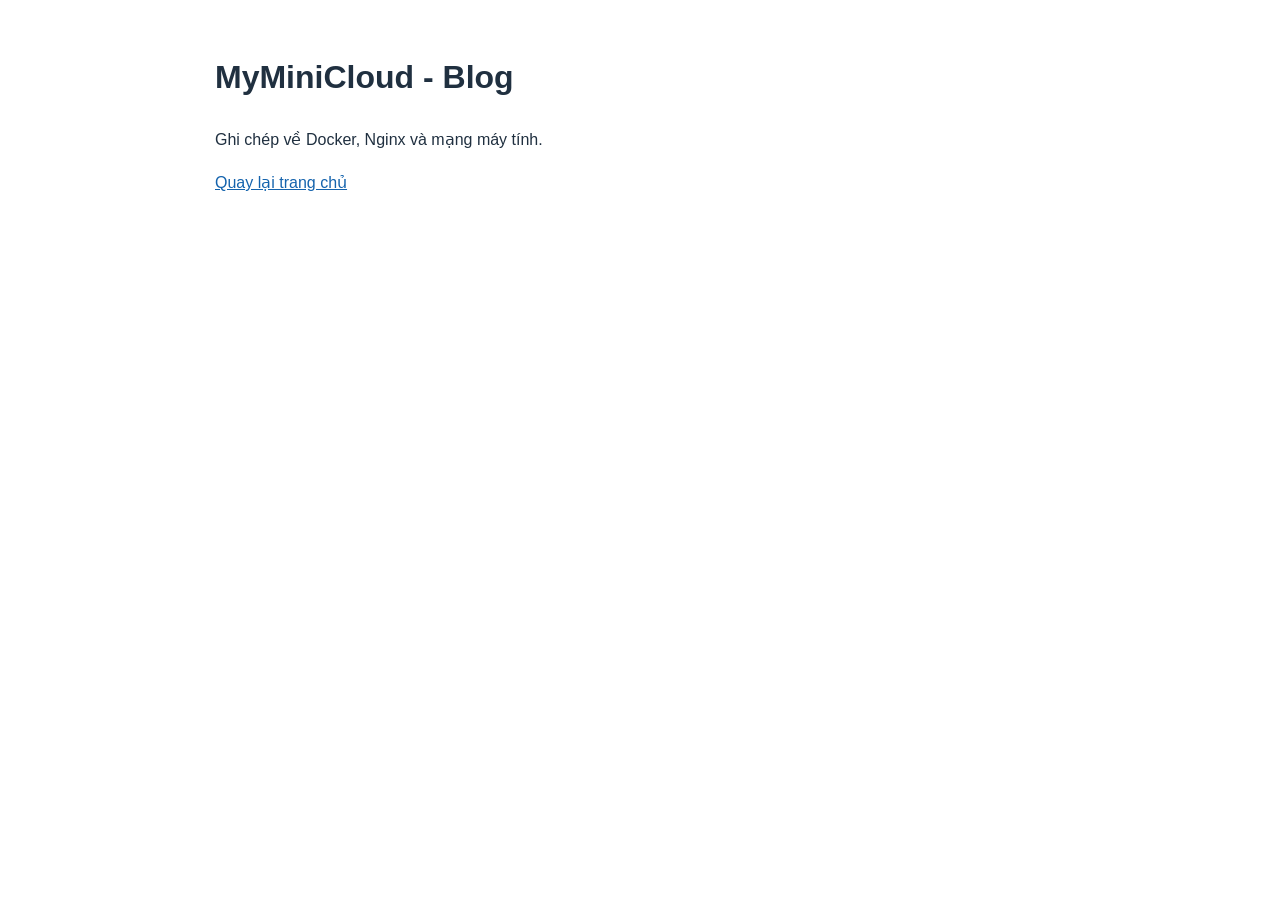
==== web-frontend-server/html/blog/index.html @ 3929a2c7 "feat: add working Nginx web server and Compose configuration" ====
<!DOCTYPE html>
<html lang="vi">
<head>
    <meta charset="UTF-8">
    <meta name="viewport" content="width=device-width, initial-scale=1">
    <title>MyMiniCloud - Blog</title>
    <style>
        body {
            max-width: 850px;
            margin: 50px auto;
            padding: 0 20px;
            font-family: Arial, sans-serif;
            line-height: 1.7;
            color: #203040;
        }
        a { color: #1463ad; }
    </style>
</head>
<body>
    <h1>MyMiniCloud - Blog</h1>
    <p>Ghi chép về Docker, Nginx và mạng máy tính.</p>
    <a href="/">Quay lại trang chủ</a>
</body>
</html>
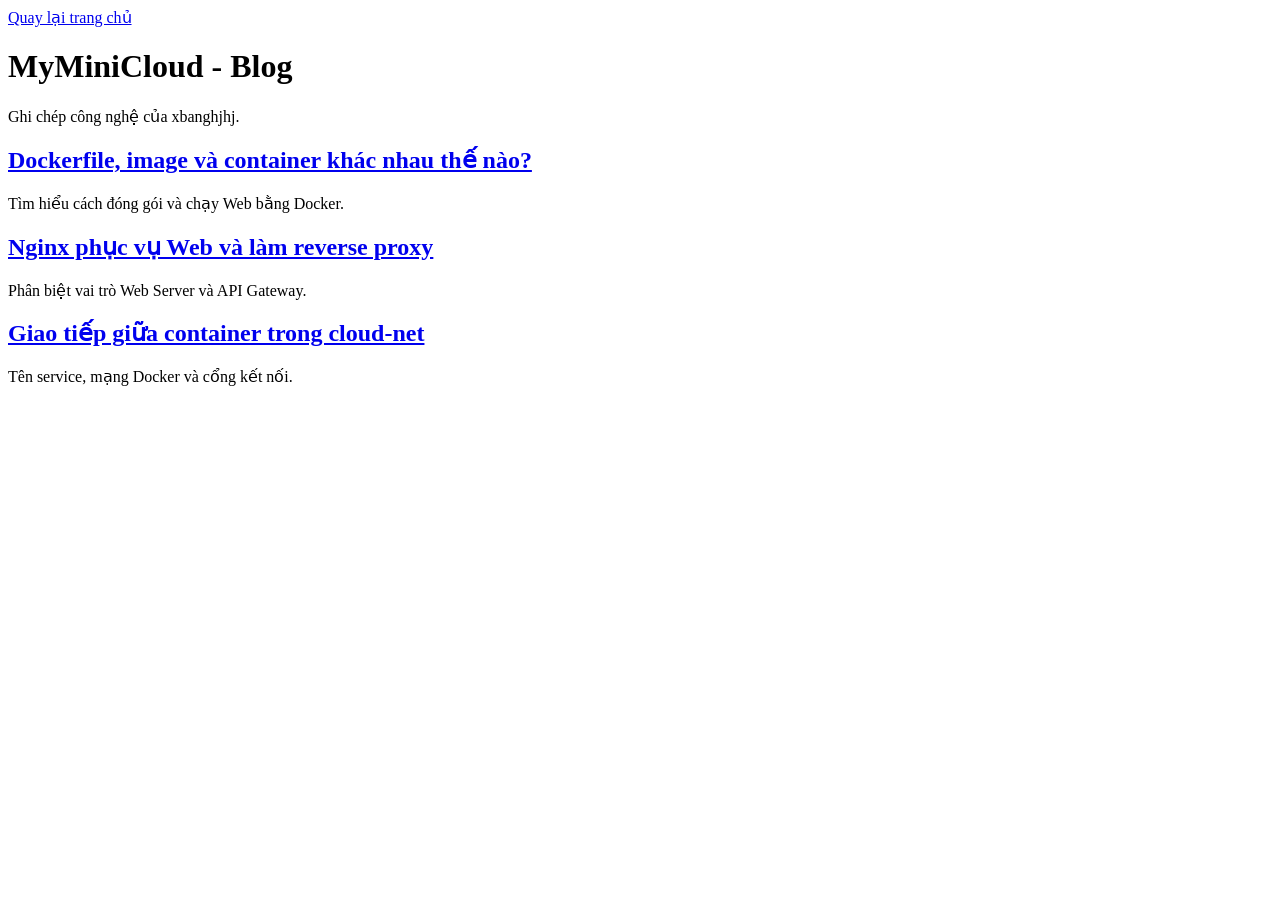
==== commit c85b9512: "feat: add three illustrated MyMiniCloud blog posts" ====
--- a/web-frontend-server/html/blog/index.html
+++ b/web-frontend-server/html/blog/index.html
@@ -4,21 +4,32 @@
     <meta charset="UTF-8">
     <meta name="viewport" content="width=device-width, initial-scale=1">
     <title>MyMiniCloud - Blog</title>
-    <style>
-        body {
-            max-width: 850px;
-            margin: 50px auto;
-            padding: 0 20px;
-            font-family: Arial, sans-serif;
-            line-height: 1.7;
-            color: #203040;
-        }
-        a { color: #1463ad; }
-    </style>
+    <link rel="stylesheet" href="/styles.css">
 </head>
 <body>
+    <nav><a href="/">Quay lại trang chủ</a></nav>
     <h1>MyMiniCloud - Blog</h1>
-    <p>Ghi chép về Docker, Nginx và mạng máy tính.</p>
-    <a href="/">Quay lại trang chủ</a>
+    <p>Ghi chép công nghệ của xbanghjhj.</p>
+
+    <section class="card">
+        <h2><a href="/blog/blog1.html">
+            Dockerfile, image và container khác nhau thế nào?
+        </a></h2>
+        <p>Tìm hiểu cách đóng gói và chạy Web bằng Docker.</p>
+    </section>
+
+    <section class="card">
+        <h2><a href="/blog/blog2.html">
+            Nginx phục vụ Web và làm reverse proxy
+        </a></h2>
+        <p>Phân biệt vai trò Web Server và API Gateway.</p>
+    </section>
+
+    <section class="card">
+        <h2><a href="/blog/blog3.html">
+            Giao tiếp giữa container trong cloud-net
+        </a></h2>
+        <p>Tên service, mạng Docker và cổng kết nối.</p>
+    </section>
 </body>
 </html>
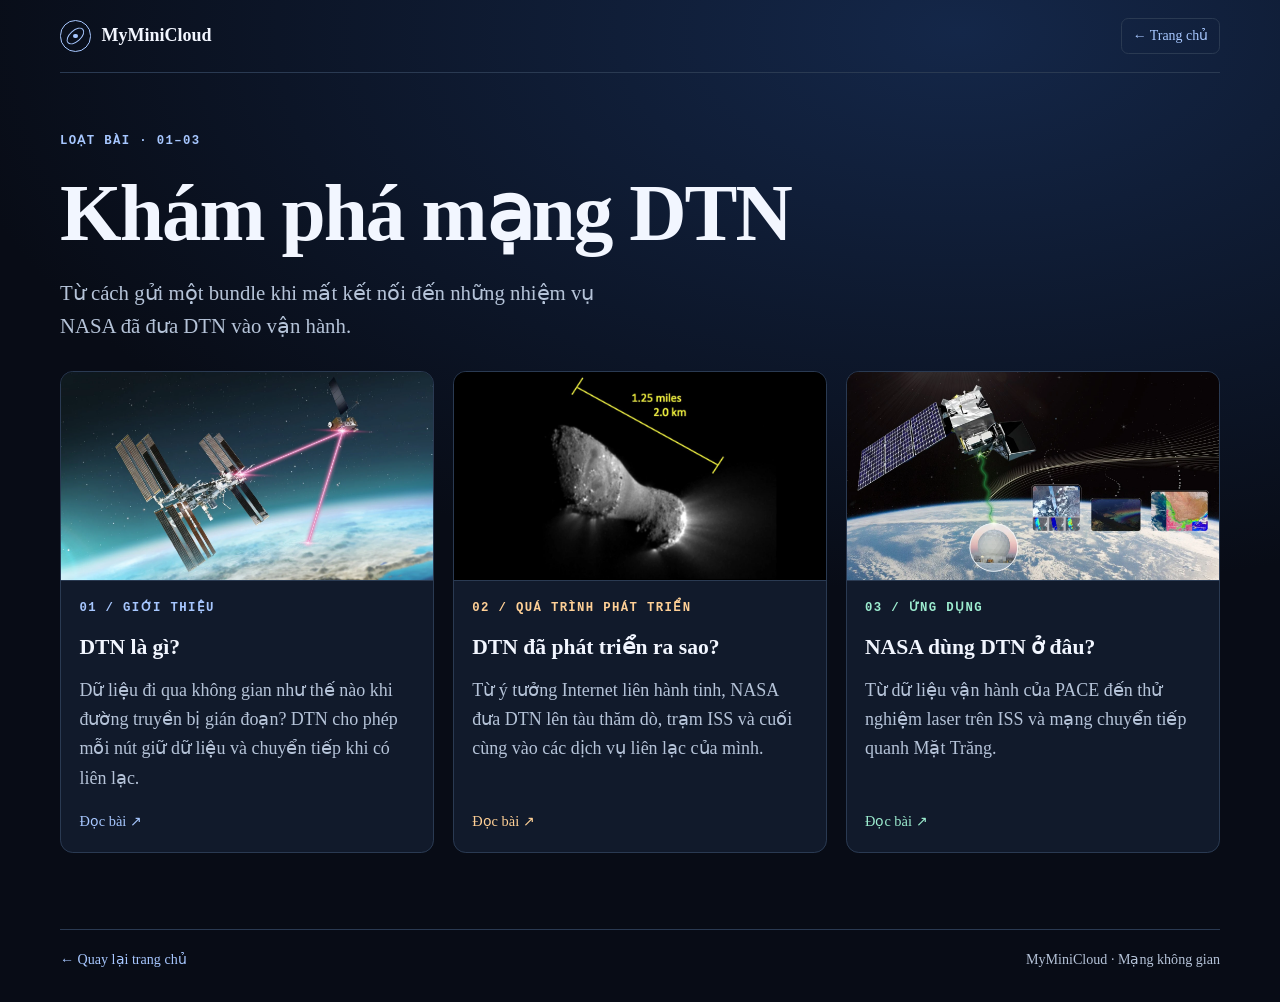
==== commit d64ef8c1: "cập nhật giao diện và nội dung trong trang chủ và 3 trang blog" ====
--- a/web-frontend-server/html/blog/index.html
+++ b/web-frontend-server/html/blog/index.html
@@ -1,35 +1,64 @@
-<!DOCTYPE html>
+<!doctype html>
 <html lang="vi">
 <head>
-    <meta charset="UTF-8">
+    <meta charset="utf-8">
     <meta name="viewport" content="width=device-width, initial-scale=1">
-    <title>MyMiniCloud - Blog</title>
-    <link rel="stylesheet" href="/styles.css">
+    <meta name="theme-color" content="#080c16">
+    <meta name="description" content="Giới thiệu, quá trình phát triển và ứng dụng DTN của NASA.">
+    <title>Danh mục blog DTN | MyMiniCloud</title>
+    <link rel="stylesheet" href="../blog/article.css">
+    <script src="../blog/article.js" defer></script>
 </head>
-<body>
-    <nav><a href="/">Quay lại trang chủ</a></nav>
-    <h1>MyMiniCloud - Blog</h1>
-    <p>Ghi chép công nghệ của xbanghjhj.</p>
-
-    <section class="card">
-        <h2><a href="/blog/blog1.html">
-            Dockerfile, image và container khác nhau thế nào?
-        </a></h2>
-        <p>Tìm hiểu cách đóng gói và chạy Web bằng Docker.</p>
-    </section>
-
-    <section class="card">
-        <h2><a href="/blog/blog2.html">
-            Nginx phục vụ Web và làm reverse proxy
-        </a></h2>
-        <p>Phân biệt vai trò Web Server và API Gateway.</p>
-    </section>
-
-    <section class="card">
-        <h2><a href="/blog/blog3.html">
-            Giao tiếp giữa container trong cloud-net
-        </a></h2>
-        <p>Tên service, mạng Docker và cổng kết nối.</p>
-    </section>
+<body class="catalog">
+    <a class="skip" href="#noi-dung">Đến nội dung</a>
+    <header class="site-header wrap">
+        <a class="brand" href="../index.html"><span aria-hidden="true" class="brand-mark"></span> MyMiniCloud</a>
+        <nav aria-label="Điều hướng chính"><a class="nav-link" href="../index.html"><span aria-hidden="true">←</span> Trang chủ</a></nav>
+    </header>
+    <main id="noi-dung">
+        <section class="wrap collection catalog-intro">
+            <p class="eyebrow">Loạt bài · 01–03</p>
+            <h1>Khám phá mạng DTN</h1>
+            <p class="lead">Từ cách gửi một bundle khi mất kết nối đến những nhiệm vụ NASA đã đưa DTN vào vận hành.</p>
+            <ol class="story-grid">
+    <li class="story theme-intro">
+        <a href="blog1.html">
+            <div class="story-img"><img src="../images/dtn-illuma-t.webp" alt="" loading="lazy"></div>
+            <div class="story-copy">
+                <p class="eyebrow">01 / Giới thiệu</p>
+                <h3>DTN là gì?</h3>
+                <p>Dữ liệu đi qua không gian như thế nào khi đường truyền bị gián đoạn? DTN cho phép mỗi nút giữ dữ liệu và chuyển tiếp khi có liên lạc.</p>
+                <span class="story-link">Đọc bài <span aria-hidden="true">↗</span></span>
+            </div>
+        </a>
+    </li>
+    <li class="story theme-history">
+        <a href="blog2.html">
+            <div class="story-img"><img src="../images/dtn-hartley-2.webp" alt="" loading="lazy"></div>
+            <div class="story-copy">
+                <p class="eyebrow">02 / Quá trình phát triển</p>
+                <h3>DTN đã phát triển ra sao?</h3>
+                <p>Từ ý tưởng Internet liên hành tinh, NASA đưa DTN lên tàu thăm dò, trạm ISS và cuối cùng vào các dịch vụ liên lạc của mình.</p>
+                <span class="story-link">Đọc bài <span aria-hidden="true">↗</span></span>
+            </div>
+        </a>
+    </li>
+    <li class="story theme-uses">
+        <a href="blog3.html">
+            <div class="story-img"><img src="../images/dtn-pace.webp" alt="" loading="lazy"></div>
+            <div class="story-copy">
+                <p class="eyebrow">03 / Ứng dụng</p>
+                <h3>NASA dùng DTN ở đâu?</h3>
+                <p>Từ dữ liệu vận hành của PACE đến thử nghiệm laser trên ISS và mạng chuyển tiếp quanh Mặt Trăng.</p>
+                <span class="story-link">Đọc bài <span aria-hidden="true">↗</span></span>
+            </div>
+        </a>
+    </li>
+</ol>
+        </section>
+    </main>
+    <footer class="site-footer wrap">
+        <a href="../index.html">← Quay lại trang chủ</a><span>MyMiniCloud · Mạng không gian</span>
+    </footer>
 </body>
 </html>
--- a/web-frontend-server/html/blog/article.css
+++ b/web-frontend-server/html/blog/article.css
@@ -0,0 +1,266 @@
+:root {
+    color-scheme: dark;
+    --background: #080c16;
+    --surface: #111a2b;
+    --line: #2a3a52;
+    --text: #f2f6ff;
+    --muted: #b5c3d8;
+    --accent: #a7c7ff;
+    --mono: Consolas, "Liberation Mono", monospace;
+}
+* { box-sizing: border-box; }
+[hidden] { display: none !important; }
+body {
+    margin: 0;
+    background: radial-gradient(ellipse 80% 35rem at 75% 2rem, #142749, transparent), var(--background);
+    color: var(--text);
+    font: 1.125rem/1.62 "Times New Roman", Times, serif;
+}
+.theme-history { --accent: #ffd096; }
+.theme-uses { --accent: #9ceccf; }
+a { color: var(--accent); text-decoration: none; }
+a:hover { color: var(--text); }
+button { font: inherit; }
+a:focus-visible, button:focus-visible { outline: 2px solid var(--accent); outline-offset: 5px; }
+img { display: block; max-width: 100%; }
+h1, h2, h3 { line-height: 1.15; margin-block: 0 1rem; }
+h1, h2 { text-wrap: balance; letter-spacing: -.025em; }
+h1 { font-size: clamp(2.65rem, 6.1vw, 5.5rem); }
+h1 em { color: var(--accent); font-style: normal; }
+h2 { font-size: clamp(1.8rem, 3.6vw, 3rem); }
+p { margin-block: 0 1.1rem; }
+.wrap { width: min(1160px, calc(100% - 72px)); margin-inline: auto; }
+.skip {
+    position: absolute;
+    z-index: 2;
+    left: 1rem;
+    top: 1rem;
+    padding: .6rem 1rem;
+    background: var(--surface);
+}
+.skip:not(:focus) { transform: translateY(-180%); }
+
+.site-header, .site-footer {
+    display: flex;
+    justify-content: space-between;
+    align-items: center;
+    flex-wrap: wrap;
+    gap: .7rem 1.4rem;
+    padding-block: 1.1rem;
+}
+.site-header { border-bottom: 1px solid var(--line); }
+.site-footer { border-top: 1px solid var(--line); color: var(--muted); font-size: .88rem; padding-bottom: 2rem; }
+.site-header nav, .site-footer nav { display: flex; flex-wrap: wrap; align-items: center; gap: .55rem 1.25rem; font-size: .87rem; }
+.brand { display: inline-flex; align-items: center; gap: .65rem; color: var(--text); font-weight: 700; }
+.brand-mark {
+    position: relative;
+    display: grid;
+    place-items: center;
+    width: 1.95rem;
+    aspect-ratio: 1;
+    border: 1px solid var(--accent);
+    border-radius: 50%;
+    color: var(--accent);
+}
+.brand-mark::before { content: ""; width: 65%; height: 35%; border: 1px solid currentColor; border-radius: 50%; transform: rotate(-42deg); }
+.brand-mark::after { content: ""; position: absolute; width: .28rem; aspect-ratio: 1; border-radius: 50%; background: currentColor; }
+.nav-link { border: 1px solid var(--line); border-radius: .45rem; padding: .38rem .68rem; }
+
+.hero {
+    display: grid;
+    grid-template-columns: minmax(0, .84fr) minmax(0, 1.16fr);
+    align-items: center;
+    gap: clamp(2rem, 5vw, 4.5rem);
+    padding-block: clamp(3rem, 7vw, 6.5rem) clamp(2.5rem, 5vw, 4.5rem);
+}
+.eyebrow {
+    margin-bottom: 1.1rem;
+    color: var(--accent);
+    font: 700 .77rem/1.45 var(--mono);
+    letter-spacing: .11em;
+    text-transform: uppercase;
+}
+.status-dot { display: inline-block; width: .48rem; aspect-ratio: 1; border-radius: 50%; margin-right: .5rem; background: currentColor; box-shadow: 0 0 .7rem currentColor; }
+.lead { max-width: 53ch; color: var(--muted); font-size: clamp(1.125rem, 2vw, 1.3rem); }
+.button {
+    display: inline-flex;
+    align-items: center;
+    gap: .7rem;
+    margin-top: .5rem;
+    padding: .58rem .88rem;
+    border-radius: .38rem;
+    background: var(--accent);
+    color: var(--background);
+    font-weight: 700;
+    text-decoration: none;
+}
+.button:hover { background: var(--text); color: var(--background); }
+.visual { margin: 0; min-width: 0; }
+.visual-frame {
+    position: relative;
+    overflow: hidden;
+    isolation: isolate;
+    aspect-ratio: 5 / 3;
+    border: 1px solid #4d6482;
+    border-radius: .85rem;
+    background: #0a1322;
+    box-shadow: 0 1.2rem 3.2rem #020610aa;
+}
+.visual-frame img { width: 100%; height: 100%; object-fit: cover; }
+.visual figcaption { margin-top: .75rem; font-size: .8rem; }
+.visual figcaption a { color: var(--muted); }
+.visual figcaption a:hover { color: var(--accent); }
+.orbital-layer {
+    position: absolute;
+    inset: 0;
+    display: grid;
+    place-items: center;
+    pointer-events: none;
+    color: var(--accent);
+    transform: translate(var(--orbit-x, 0px), var(--orbit-y, 0px));
+    transition: transform .35s ease-out;
+    perspective: 700px;
+}
+.orbit {
+    position: absolute;
+    width: 63%;
+    aspect-ratio: 1;
+    border: 1px solid currentColor;
+    border-radius: 50%;
+    opacity: .7;
+    transform: rotateZ(var(--angle)) rotateX(71deg);
+    box-shadow: 0 0 1rem #a5ceff40;
+}
+.orbit-a { --angle: -25deg; }
+.orbit-b { --angle: 29deg; width: 72%; opacity: .55; }
+.orbit-c { --angle: -4deg; width: 84%; border-style: dashed; opacity: .46; }
+.orbit i { position: absolute; inset: 0; border-radius: 50%; }
+.orbit i::after {
+    content: "";
+    position: absolute;
+    left: calc(50% - .35rem);
+    top: -.35rem;
+    width: .7rem;
+    aspect-ratio: 1;
+    border-radius: 50%;
+    background: currentColor;
+    box-shadow: 0 0 1.3rem .3rem currentColor;
+}
+.orbit-b i { rotate: 140deg; }
+@media (prefers-reduced-motion: no-preference) {
+    .orbit i { animation: orbit-sweep 4.2s ease-out both; }
+}
+@keyframes orbit-sweep { from { transform: rotate(0); } to { transform: rotate(360deg); } }
+
+.relay-strip {
+    display: grid;
+    grid-template-columns: repeat(3, 1fr);
+    border-block: 1px solid var(--line);
+    color: var(--muted);
+}
+.relay-strip span { padding: .85rem 1rem; }
+.relay-strip span + span { border-left: 1px solid var(--line); }
+.relay-strip b { color: var(--accent); font: .8rem var(--mono); margin-right: .55rem; }
+.collection { padding-block: 3.75rem 4.75rem; }
+.catalog-intro h1 { font-size: clamp(2.8rem, 6.2vw, 5rem); }
+.story-grid {
+    display: grid;
+    grid-template-columns: repeat(3, minmax(0, 1fr));
+    gap: 1.15rem;
+    margin: 1.75rem 0 0;
+    padding: 0;
+    list-style: none;
+}
+.story a {
+    display: flex;
+    flex-direction: column;
+    height: 100%;
+    overflow: hidden;
+    border: 1px solid var(--line);
+    border-radius: .8rem;
+    background: var(--surface);
+    color: var(--text);
+    text-decoration: none;
+}
+.story a:hover { border-color: var(--accent); }
+.story-img { aspect-ratio: 16 / 9; overflow: hidden; background: #0a1322; border-bottom: 1px solid var(--line); }
+.story-img img { width: 100%; height: 100%; object-fit: cover; transition: transform .45s ease-out; }
+.theme-history .visual-frame, .theme-history .story-img { background: #000; }
+.theme-history .visual-frame img, .theme-history .story-img img { object-fit: contain; }
+.story a:hover img, .story a:focus-visible img { transform: scale(1.055); }
+.story-copy { display: flex; flex: 1; flex-direction: column; align-items: flex-start; padding: 1.15rem; }
+.story-kicker { display: flex; align-items: center; gap: .5rem; }
+.story-copy h3 { font-size: 1.35rem; }
+.story-copy p:not(.eyebrow) { color: var(--muted); }
+.story-link { margin-top: auto; color: var(--accent); font-size: .9rem; }
+
+.article-layout {
+    display: grid;
+    grid-template-columns: 13rem minmax(0, 1fr);
+    align-items: start;
+    gap: 2rem clamp(2rem, 5vw, 4.75rem);
+    border-top: 1px solid var(--line);
+    padding-block: 2.3rem 3.25rem;
+}
+.toc { position: sticky; top: 1.5rem; }
+.toc ol { margin: 0; padding-left: 1.5rem; font-size: .88rem; }
+.toc li { margin-bottom: .5rem; }
+.toc li::marker { color: var(--accent); }
+.article-body { max-width: 51rem; }
+.article-body section { scroll-margin-top: 2rem; }
+.article-body section + section { margin-top: 2.2rem; padding-top: 2.2rem; border-top: 1px solid var(--line); }
+.article-body p, .article-body li { color: var(--muted); }
+.article-body strong { color: var(--text); }
+.sources h2 { font-size: 1.45rem; }
+.sources li { margin-bottom: .35rem; }
+
+.signal-demo { margin: 1.25rem 0; padding: 1.15rem; border: 1px solid var(--line); border-radius: .8rem; background: var(--surface); }
+.signal-demo .eyebrow { color: var(--accent); }
+.signal-route {
+    display: grid;
+    grid-template-columns: repeat(3, minmax(0, 1fr));
+    gap: .9rem;
+    margin: 0 0 1rem;
+    padding: 0;
+    list-style: none;
+}
+.signal-route li {
+    display: flex;
+    flex-direction: column;
+    gap: .25rem;
+    padding: .8rem;
+    border: 1px solid var(--line);
+    border-radius: .5rem;
+    background: var(--background);
+}
+.signal-route span, .signal-route small { font-size: .75rem; }
+.signal-route span { font-family: var(--mono); color: var(--accent); }
+.signal-demo[data-link="off"] .signal-route li:last-child { border-style: dashed; }
+.signal-demo[data-link="on"] .signal-route li:last-child { border-color: #9ceccf; }
+.demo-actions { display: flex; flex-wrap: wrap; gap: .6rem; }
+.demo-actions button { cursor: pointer; padding: .45rem .7rem; border: 1px solid var(--accent); border-radius: .36rem; background: transparent; color: var(--accent); }
+.demo-actions button:hover { background: var(--accent); color: var(--background); }
+.demo-status { margin: .75rem 0 0; }
+.timeline { margin: 0; padding: 0; list-style: none; }
+.timeline li { display: grid; grid-template-columns: 5rem minmax(0, 1fr); gap: .7rem 1.3rem; padding-block: 1.15rem; border-bottom: 1px solid var(--line); }
+.timeline time { color: var(--accent); font: 1.2rem/1.15 var(--mono); }
+.timeline h3 { color: var(--text); margin-bottom: .5rem; }
+.timeline p { margin-bottom: .5rem; }
+
+@media (max-width: 800px) {
+    .wrap { width: min(660px, calc(100% - 36px)); }
+    .hero, .article-layout { grid-template-columns: minmax(0, 1fr); }
+    .toc { position: static; }
+    .story-grid { grid-template-columns: minmax(0, 1fr); }
+}
+@media (max-width: 530px) {
+    .site-header nav { gap: .4rem .65rem; }
+    .relay-strip, .signal-route { grid-template-columns: minmax(0, 1fr); }
+    .relay-strip span + span { border-top: 1px solid var(--line); border-left: 0; }
+    .collection { padding-block: 2.75rem; }
+    .timeline li { grid-template-columns: minmax(0, 1fr); }
+}
+@media (prefers-reduced-motion: reduce) {
+    .orbital-layer, .story-img img { transition: none; transform: none; }
+    .story a:hover img, .story a:focus-visible img { transform: none; }
+}
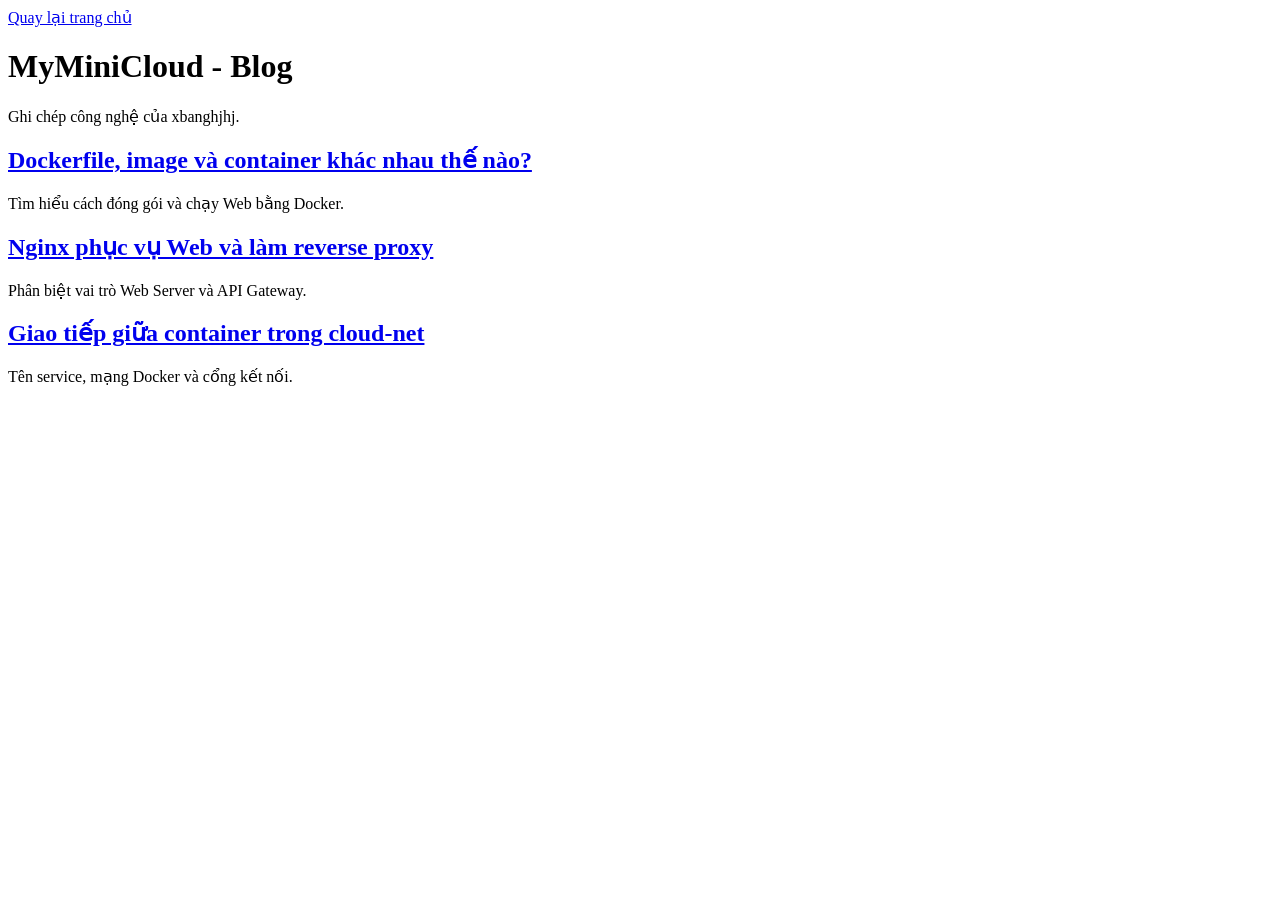
==== commit 50fcc633: "Add files via upload" ====
--- a/web-frontend-server/html/blog/index.html
+++ b/web-frontend-server/html/blog/index.html
@@ -1,64 +1,35 @@
-<!doctype html>
+<!DOCTYPE html>
 <html lang="vi">
 <head>
-    <meta charset="utf-8">
+    <meta charset="UTF-8">
     <meta name="viewport" content="width=device-width, initial-scale=1">
-    <meta name="theme-color" content="#080c16">
-    <meta name="description" content="Giới thiệu, quá trình phát triển và ứng dụng DTN của NASA.">
-    <title>Danh mục blog DTN | MyMiniCloud</title>
-    <link rel="stylesheet" href="../blog/article.css">
-    <script src="../blog/article.js" defer></script>
+    <title>MyMiniCloud - Blog</title>
+    <link rel="stylesheet" href="/styles.css">
 </head>
-<body class="catalog">
-    <a class="skip" href="#noi-dung">Đến nội dung</a>
-    <header class="site-header wrap">
-        <a class="brand" href="../index.html"><span aria-hidden="true" class="brand-mark"></span> MyMiniCloud</a>
-        <nav aria-label="Điều hướng chính"><a class="nav-link" href="../index.html"><span aria-hidden="true">←</span> Trang chủ</a></nav>
-    </header>
-    <main id="noi-dung">
-        <section class="wrap collection catalog-intro">
-            <p class="eyebrow">Loạt bài · 01–03</p>
-            <h1>Khám phá mạng DTN</h1>
-            <p class="lead">Từ cách gửi một bundle khi mất kết nối đến những nhiệm vụ NASA đã đưa DTN vào vận hành.</p>
-            <ol class="story-grid">
-    <li class="story theme-intro">
-        <a href="blog1.html">
-            <div class="story-img"><img src="../images/dtn-illuma-t.webp" alt="" loading="lazy"></div>
-            <div class="story-copy">
-                <p class="eyebrow">01 / Giới thiệu</p>
-                <h3>DTN là gì?</h3>
-                <p>Dữ liệu đi qua không gian như thế nào khi đường truyền bị gián đoạn? DTN cho phép mỗi nút giữ dữ liệu và chuyển tiếp khi có liên lạc.</p>
-                <span class="story-link">Đọc bài <span aria-hidden="true">↗</span></span>
-            </div>
-        </a>
-    </li>
-    <li class="story theme-history">
-        <a href="blog2.html">
-            <div class="story-img"><img src="../images/dtn-hartley-2.webp" alt="" loading="lazy"></div>
-            <div class="story-copy">
-                <p class="eyebrow">02 / Quá trình phát triển</p>
-                <h3>DTN đã phát triển ra sao?</h3>
-                <p>Từ ý tưởng Internet liên hành tinh, NASA đưa DTN lên tàu thăm dò, trạm ISS và cuối cùng vào các dịch vụ liên lạc của mình.</p>
-                <span class="story-link">Đọc bài <span aria-hidden="true">↗</span></span>
-            </div>
-        </a>
-    </li>
-    <li class="story theme-uses">
-        <a href="blog3.html">
-            <div class="story-img"><img src="../images/dtn-pace.webp" alt="" loading="lazy"></div>
-            <div class="story-copy">
-                <p class="eyebrow">03 / Ứng dụng</p>
-                <h3>NASA dùng DTN ở đâu?</h3>
-                <p>Từ dữ liệu vận hành của PACE đến thử nghiệm laser trên ISS và mạng chuyển tiếp quanh Mặt Trăng.</p>
-                <span class="story-link">Đọc bài <span aria-hidden="true">↗</span></span>
-            </div>
-        </a>
-    </li>
-</ol>
-        </section>
-    </main>
-    <footer class="site-footer wrap">
-        <a href="../index.html">← Quay lại trang chủ</a><span>MyMiniCloud · Mạng không gian</span>
-    </footer>
+<body>
+    <nav><a href="/">Quay lại trang chủ</a></nav>
+    <h1>MyMiniCloud - Blog</h1>
+    <p>Ghi chép công nghệ của xbanghjhj.</p>
+
+    <section class="card">
+        <h2><a href="/blog/blog1.html">
+            Dockerfile, image và container khác nhau thế nào?
+        </a></h2>
+        <p>Tìm hiểu cách đóng gói và chạy Web bằng Docker.</p>
+    </section>
+
+    <section class="card">
+        <h2><a href="/blog/blog2.html">
+            Nginx phục vụ Web và làm reverse proxy
+        </a></h2>
+        <p>Phân biệt vai trò Web Server và API Gateway.</p>
+    </section>
+
+    <section class="card">
+        <h2><a href="/blog/blog3.html">
+            Giao tiếp giữa container trong cloud-net
+        </a></h2>
+        <p>Tên service, mạng Docker và cổng kết nối.</p>
+    </section>
 </body>
 </html>
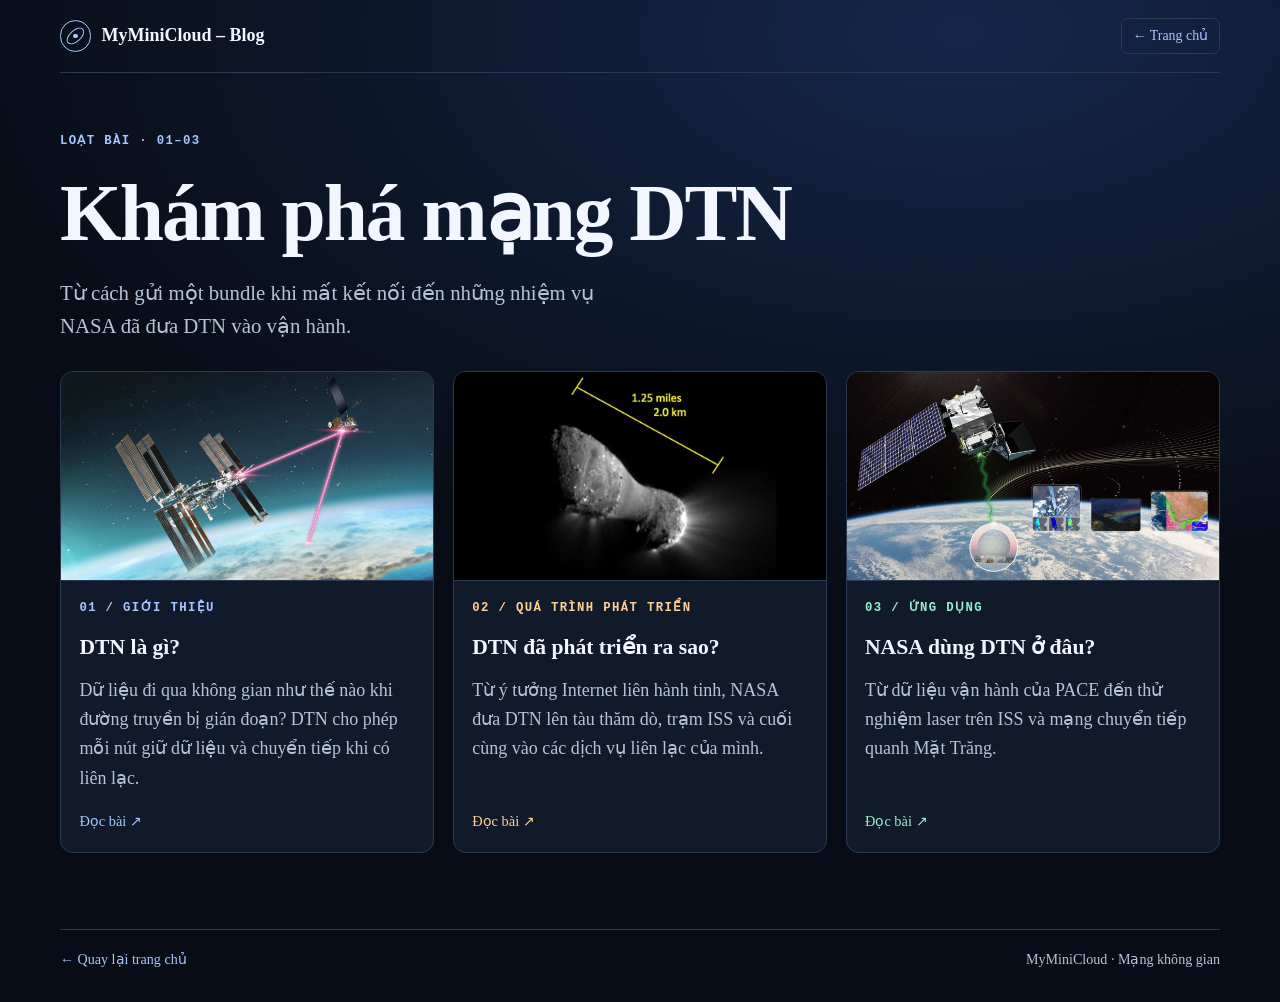
==== commit 20cbbd08: "Finalize TV1 integration" ====
--- a/web-frontend-server/html/blog/index.html
+++ b/web-frontend-server/html/blog/index.html
@@ -1,35 +1,64 @@
-<!DOCTYPE html>
+<!doctype html>
 <html lang="vi">
 <head>
-    <meta charset="UTF-8">
+    <meta charset="utf-8">
     <meta name="viewport" content="width=device-width, initial-scale=1">
-    <title>MyMiniCloud - Blog</title>
-    <link rel="stylesheet" href="/styles.css">
+    <meta name="theme-color" content="#080c16">
+    <meta name="description" content="Giới thiệu, quá trình phát triển và ứng dụng DTN của NASA.">
+    <title>Danh mục blog DTN | MyMiniCloud</title>
+    <link rel="stylesheet" href="../blog/article.css">
+    <script src="../blog/article.js" defer></script>
 </head>
-<body>
-    <nav><a href="/">Quay lại trang chủ</a></nav>
-    <h1>MyMiniCloud - Blog</h1>
-    <p>Ghi chép công nghệ của xbanghjhj.</p>
-
-    <section class="card">
-        <h2><a href="/blog/blog1.html">
-            Dockerfile, image và container khác nhau thế nào?
-        </a></h2>
-        <p>Tìm hiểu cách đóng gói và chạy Web bằng Docker.</p>
-    </section>
-
-    <section class="card">
-        <h2><a href="/blog/blog2.html">
-            Nginx phục vụ Web và làm reverse proxy
-        </a></h2>
-        <p>Phân biệt vai trò Web Server và API Gateway.</p>
-    </section>
-
-    <section class="card">
-        <h2><a href="/blog/blog3.html">
-            Giao tiếp giữa container trong cloud-net
-        </a></h2>
-        <p>Tên service, mạng Docker và cổng kết nối.</p>
-    </section>
+<body class="catalog">
+    <a class="skip" href="#noi-dung">Đến nội dung</a>
+    <header class="site-header wrap">
+        <a class="brand" href="../index.html"><span aria-hidden="true" class="brand-mark"></span> MyMiniCloud – Blog</a>
+        <nav aria-label="Điều hướng chính"><a class="nav-link" href="../index.html"><span aria-hidden="true">←</span> Trang chủ</a></nav>
+    </header>
+    <main id="noi-dung">
+        <section class="wrap collection catalog-intro">
+            <p class="eyebrow">Loạt bài · 01–03</p>
+            <h1>Khám phá mạng DTN</h1>
+            <p class="lead">Từ cách gửi một bundle khi mất kết nối đến những nhiệm vụ NASA đã đưa DTN vào vận hành.</p>
+            <ol class="story-grid">
+    <li class="story theme-intro">
+        <a href="blog1.html">
+            <div class="story-img"><img src="../images/dtn-illuma-t.webp" alt="" loading="lazy"></div>
+            <div class="story-copy">
+                <p class="eyebrow">01 / Giới thiệu</p>
+                <h3>DTN là gì?</h3>
+                <p>Dữ liệu đi qua không gian như thế nào khi đường truyền bị gián đoạn? DTN cho phép mỗi nút giữ dữ liệu và chuyển tiếp khi có liên lạc.</p>
+                <span class="story-link">Đọc bài <span aria-hidden="true">↗</span></span>
+            </div>
+        </a>
+    </li>
+    <li class="story theme-history">
+        <a href="blog2.html">
+            <div class="story-img"><img src="../images/dtn-hartley-2.webp" alt="" loading="lazy"></div>
+            <div class="story-copy">
+                <p class="eyebrow">02 / Quá trình phát triển</p>
+                <h3>DTN đã phát triển ra sao?</h3>
+                <p>Từ ý tưởng Internet liên hành tinh, NASA đưa DTN lên tàu thăm dò, trạm ISS và cuối cùng vào các dịch vụ liên lạc của mình.</p>
+                <span class="story-link">Đọc bài <span aria-hidden="true">↗</span></span>
+            </div>
+        </a>
+    </li>
+    <li class="story theme-uses">
+        <a href="blog3.html">
+            <div class="story-img"><img src="../images/dtn-pace.webp" alt="" loading="lazy"></div>
+            <div class="story-copy">
+                <p class="eyebrow">03 / Ứng dụng</p>
+                <h3>NASA dùng DTN ở đâu?</h3>
+                <p>Từ dữ liệu vận hành của PACE đến thử nghiệm laser trên ISS và mạng chuyển tiếp quanh Mặt Trăng.</p>
+                <span class="story-link">Đọc bài <span aria-hidden="true">↗</span></span>
+            </div>
+        </a>
+    </li>
+</ol>
+        </section>
+    </main>
+    <footer class="site-footer wrap">
+        <a href="../index.html">← Quay lại trang chủ</a><span>MyMiniCloud · Mạng không gian</span>
+    </footer>
 </body>
 </html>
--- a/web-frontend-server/html/blog/article.css
+++ b/web-frontend-server/html/blog/article.css
@@ -0,0 +1,266 @@
+:root {
+    color-scheme: dark;
+    --background: #080c16;
+    --surface: #111a2b;
+    --line: #2a3a52;
+    --text: #f2f6ff;
+    --muted: #b5c3d8;
+    --accent: #a7c7ff;
+    --mono: Consolas, "Liberation Mono", monospace;
+}
+* { box-sizing: border-box; }
+[hidden] { display: none !important; }
+body {
+    margin: 0;
+    background: radial-gradient(ellipse 80% 35rem at 75% 2rem, #142749, transparent), var(--background);
+    color: var(--text);
+    font: 1.125rem/1.62 "Times New Roman", Times, serif;
+}
+.theme-history { --accent: #ffd096; }
+.theme-uses { --accent: #9ceccf; }
+a { color: var(--accent); text-decoration: none; }
+a:hover { color: var(--text); }
+button { font: inherit; }
+a:focus-visible, button:focus-visible { outline: 2px solid var(--accent); outline-offset: 5px; }
+img { display: block; max-width: 100%; }
+h1, h2, h3 { line-height: 1.15; margin-block: 0 1rem; }
+h1, h2 { text-wrap: balance; letter-spacing: -.025em; }
+h1 { font-size: clamp(2.65rem, 6.1vw, 5.5rem); }
+h1 em { color: var(--accent); font-style: normal; }
+h2 { font-size: clamp(1.8rem, 3.6vw, 3rem); }
+p { margin-block: 0 1.1rem; }
+.wrap { width: min(1160px, calc(100% - 72px)); margin-inline: auto; }
+.skip {
+    position: absolute;
+    z-index: 2;
+    left: 1rem;
+    top: 1rem;
+    padding: .6rem 1rem;
+    background: var(--surface);
+}
+.skip:not(:focus) { transform: translateY(-180%); }
+
+.site-header, .site-footer {
+    display: flex;
+    justify-content: space-between;
+    align-items: center;
+    flex-wrap: wrap;
+    gap: .7rem 1.4rem;
+    padding-block: 1.1rem;
+}
+.site-header { border-bottom: 1px solid var(--line); }
+.site-footer { border-top: 1px solid var(--line); color: var(--muted); font-size: .88rem; padding-bottom: 2rem; }
+.site-header nav, .site-footer nav { display: flex; flex-wrap: wrap; align-items: center; gap: .55rem 1.25rem; font-size: .87rem; }
+.brand { display: inline-flex; align-items: center; gap: .65rem; color: var(--text); font-weight: 700; }
+.brand-mark {
+    position: relative;
+    display: grid;
+    place-items: center;
+    width: 1.95rem;
+    aspect-ratio: 1;
+    border: 1px solid var(--accent);
+    border-radius: 50%;
+    color: var(--accent);
+}
+.brand-mark::before { content: ""; width: 65%; height: 35%; border: 1px solid currentColor; border-radius: 50%; transform: rotate(-42deg); }
+.brand-mark::after { content: ""; position: absolute; width: .28rem; aspect-ratio: 1; border-radius: 50%; background: currentColor; }
+.nav-link { border: 1px solid var(--line); border-radius: .45rem; padding: .38rem .68rem; }
+
+.hero {
+    display: grid;
+    grid-template-columns: minmax(0, .84fr) minmax(0, 1.16fr);
+    align-items: center;
+    gap: clamp(2rem, 5vw, 4.5rem);
+    padding-block: clamp(3rem, 7vw, 6.5rem) clamp(2.5rem, 5vw, 4.5rem);
+}
+.eyebrow {
+    margin-bottom: 1.1rem;
+    color: var(--accent);
+    font: 700 .77rem/1.45 var(--mono);
+    letter-spacing: .11em;
+    text-transform: uppercase;
+}
+.status-dot { display: inline-block; width: .48rem; aspect-ratio: 1; border-radius: 50%; margin-right: .5rem; background: currentColor; box-shadow: 0 0 .7rem currentColor; }
+.lead { max-width: 53ch; color: var(--muted); font-size: clamp(1.125rem, 2vw, 1.3rem); }
+.button {
+    display: inline-flex;
+    align-items: center;
+    gap: .7rem;
+    margin-top: .5rem;
+    padding: .58rem .88rem;
+    border-radius: .38rem;
+    background: var(--accent);
+    color: var(--background);
+    font-weight: 700;
+    text-decoration: none;
+}
+.button:hover { background: var(--text); color: var(--background); }
+.visual { margin: 0; min-width: 0; }
+.visual-frame {
+    position: relative;
+    overflow: hidden;
+    isolation: isolate;
+    aspect-ratio: 5 / 3;
+    border: 1px solid #4d6482;
+    border-radius: .85rem;
+    background: #0a1322;
+    box-shadow: 0 1.2rem 3.2rem #020610aa;
+}
+.visual-frame img { width: 100%; height: 100%; object-fit: cover; }
+.visual figcaption { margin-top: .75rem; font-size: .8rem; }
+.visual figcaption a { color: var(--muted); }
+.visual figcaption a:hover { color: var(--accent); }
+.orbital-layer {
+    position: absolute;
+    inset: 0;
+    display: grid;
+    place-items: center;
+    pointer-events: none;
+    color: var(--accent);
+    transform: translate(var(--orbit-x, 0px), var(--orbit-y, 0px));
+    transition: transform .35s ease-out;
+    perspective: 700px;
+}
+.orbit {
+    position: absolute;
+    width: 63%;
+    aspect-ratio: 1;
+    border: 1px solid currentColor;
+    border-radius: 50%;
+    opacity: .7;
+    transform: rotateZ(var(--angle)) rotateX(71deg);
+    box-shadow: 0 0 1rem #a5ceff40;
+}
+.orbit-a { --angle: -25deg; }
+.orbit-b { --angle: 29deg; width: 72%; opacity: .55; }
+.orbit-c { --angle: -4deg; width: 84%; border-style: dashed; opacity: .46; }
+.orbit i { position: absolute; inset: 0; border-radius: 50%; }
+.orbit i::after {
+    content: "";
+    position: absolute;
+    left: calc(50% - .35rem);
+    top: -.35rem;
+    width: .7rem;
+    aspect-ratio: 1;
+    border-radius: 50%;
+    background: currentColor;
+    box-shadow: 0 0 1.3rem .3rem currentColor;
+}
+.orbit-b i { rotate: 140deg; }
+@media (prefers-reduced-motion: no-preference) {
+    .orbit i { animation: orbit-sweep 4.2s ease-out both; }
+}
+@keyframes orbit-sweep { from { transform: rotate(0); } to { transform: rotate(360deg); } }
+
+.relay-strip {
+    display: grid;
+    grid-template-columns: repeat(3, 1fr);
+    border-block: 1px solid var(--line);
+    color: var(--muted);
+}
+.relay-strip span { padding: .85rem 1rem; }
+.relay-strip span + span { border-left: 1px solid var(--line); }
+.relay-strip b { color: var(--accent); font: .8rem var(--mono); margin-right: .55rem; }
+.collection { padding-block: 3.75rem 4.75rem; }
+.catalog-intro h1 { font-size: clamp(2.8rem, 6.2vw, 5rem); }
+.story-grid {
+    display: grid;
+    grid-template-columns: repeat(3, minmax(0, 1fr));
+    gap: 1.15rem;
+    margin: 1.75rem 0 0;
+    padding: 0;
+    list-style: none;
+}
+.story a {
+    display: flex;
+    flex-direction: column;
+    height: 100%;
+    overflow: hidden;
+    border: 1px solid var(--line);
+    border-radius: .8rem;
+    background: var(--surface);
+    color: var(--text);
+    text-decoration: none;
+}
+.story a:hover { border-color: var(--accent); }
+.story-img { aspect-ratio: 16 / 9; overflow: hidden; background: #0a1322; border-bottom: 1px solid var(--line); }
+.story-img img { width: 100%; height: 100%; object-fit: cover; transition: transform .45s ease-out; }
+.theme-history .visual-frame, .theme-history .story-img { background: #000; }
+.theme-history .visual-frame img, .theme-history .story-img img { object-fit: contain; }
+.story a:hover img, .story a:focus-visible img { transform: scale(1.055); }
+.story-copy { display: flex; flex: 1; flex-direction: column; align-items: flex-start; padding: 1.15rem; }
+.story-kicker { display: flex; align-items: center; gap: .5rem; }
+.story-copy h3 { font-size: 1.35rem; }
+.story-copy p:not(.eyebrow) { color: var(--muted); }
+.story-link { margin-top: auto; color: var(--accent); font-size: .9rem; }
+
+.article-layout {
+    display: grid;
+    grid-template-columns: 13rem minmax(0, 1fr);
+    align-items: start;
+    gap: 2rem clamp(2rem, 5vw, 4.75rem);
+    border-top: 1px solid var(--line);
+    padding-block: 2.3rem 3.25rem;
+}
+.toc { position: sticky; top: 1.5rem; }
+.toc ol { margin: 0; padding-left: 1.5rem; font-size: .88rem; }
+.toc li { margin-bottom: .5rem; }
+.toc li::marker { color: var(--accent); }
+.article-body { max-width: 51rem; }
+.article-body section { scroll-margin-top: 2rem; }
+.article-body section + section { margin-top: 2.2rem; padding-top: 2.2rem; border-top: 1px solid var(--line); }
+.article-body p, .article-body li { color: var(--muted); }
+.article-body strong { color: var(--text); }
+.sources h2 { font-size: 1.45rem; }
+.sources li { margin-bottom: .35rem; }
+
+.signal-demo { margin: 1.25rem 0; padding: 1.15rem; border: 1px solid var(--line); border-radius: .8rem; background: var(--surface); }
+.signal-demo .eyebrow { color: var(--accent); }
+.signal-route {
+    display: grid;
+    grid-template-columns: repeat(3, minmax(0, 1fr));
+    gap: .9rem;
+    margin: 0 0 1rem;
+    padding: 0;
+    list-style: none;
+}
+.signal-route li {
+    display: flex;
+    flex-direction: column;
+    gap: .25rem;
+    padding: .8rem;
+    border: 1px solid var(--line);
+    border-radius: .5rem;
+    background: var(--background);
+}
+.signal-route span, .signal-route small { font-size: .75rem; }
+.signal-route span { font-family: var(--mono); color: var(--accent); }
+.signal-demo[data-link="off"] .signal-route li:last-child { border-style: dashed; }
+.signal-demo[data-link="on"] .signal-route li:last-child { border-color: #9ceccf; }
+.demo-actions { display: flex; flex-wrap: wrap; gap: .6rem; }
+.demo-actions button { cursor: pointer; padding: .45rem .7rem; border: 1px solid var(--accent); border-radius: .36rem; background: transparent; color: var(--accent); }
+.demo-actions button:hover { background: var(--accent); color: var(--background); }
+.demo-status { margin: .75rem 0 0; }
+.timeline { margin: 0; padding: 0; list-style: none; }
+.timeline li { display: grid; grid-template-columns: 5rem minmax(0, 1fr); gap: .7rem 1.3rem; padding-block: 1.15rem; border-bottom: 1px solid var(--line); }
+.timeline time { color: var(--accent); font: 1.2rem/1.15 var(--mono); }
+.timeline h3 { color: var(--text); margin-bottom: .5rem; }
+.timeline p { margin-bottom: .5rem; }
+
+@media (max-width: 800px) {
+    .wrap { width: min(660px, calc(100% - 36px)); }
+    .hero, .article-layout { grid-template-columns: minmax(0, 1fr); }
+    .toc { position: static; }
+    .story-grid { grid-template-columns: minmax(0, 1fr); }
+}
+@media (max-width: 530px) {
+    .site-header nav { gap: .4rem .65rem; }
+    .relay-strip, .signal-route { grid-template-columns: minmax(0, 1fr); }
+    .relay-strip span + span { border-top: 1px solid var(--line); border-left: 0; }
+    .collection { padding-block: 2.75rem; }
+    .timeline li { grid-template-columns: minmax(0, 1fr); }
+}
+@media (prefers-reduced-motion: reduce) {
+    .orbital-layer, .story-img img { transition: none; transform: none; }
+    .story a:hover img, .story a:focus-visible img { transform: none; }
+}
